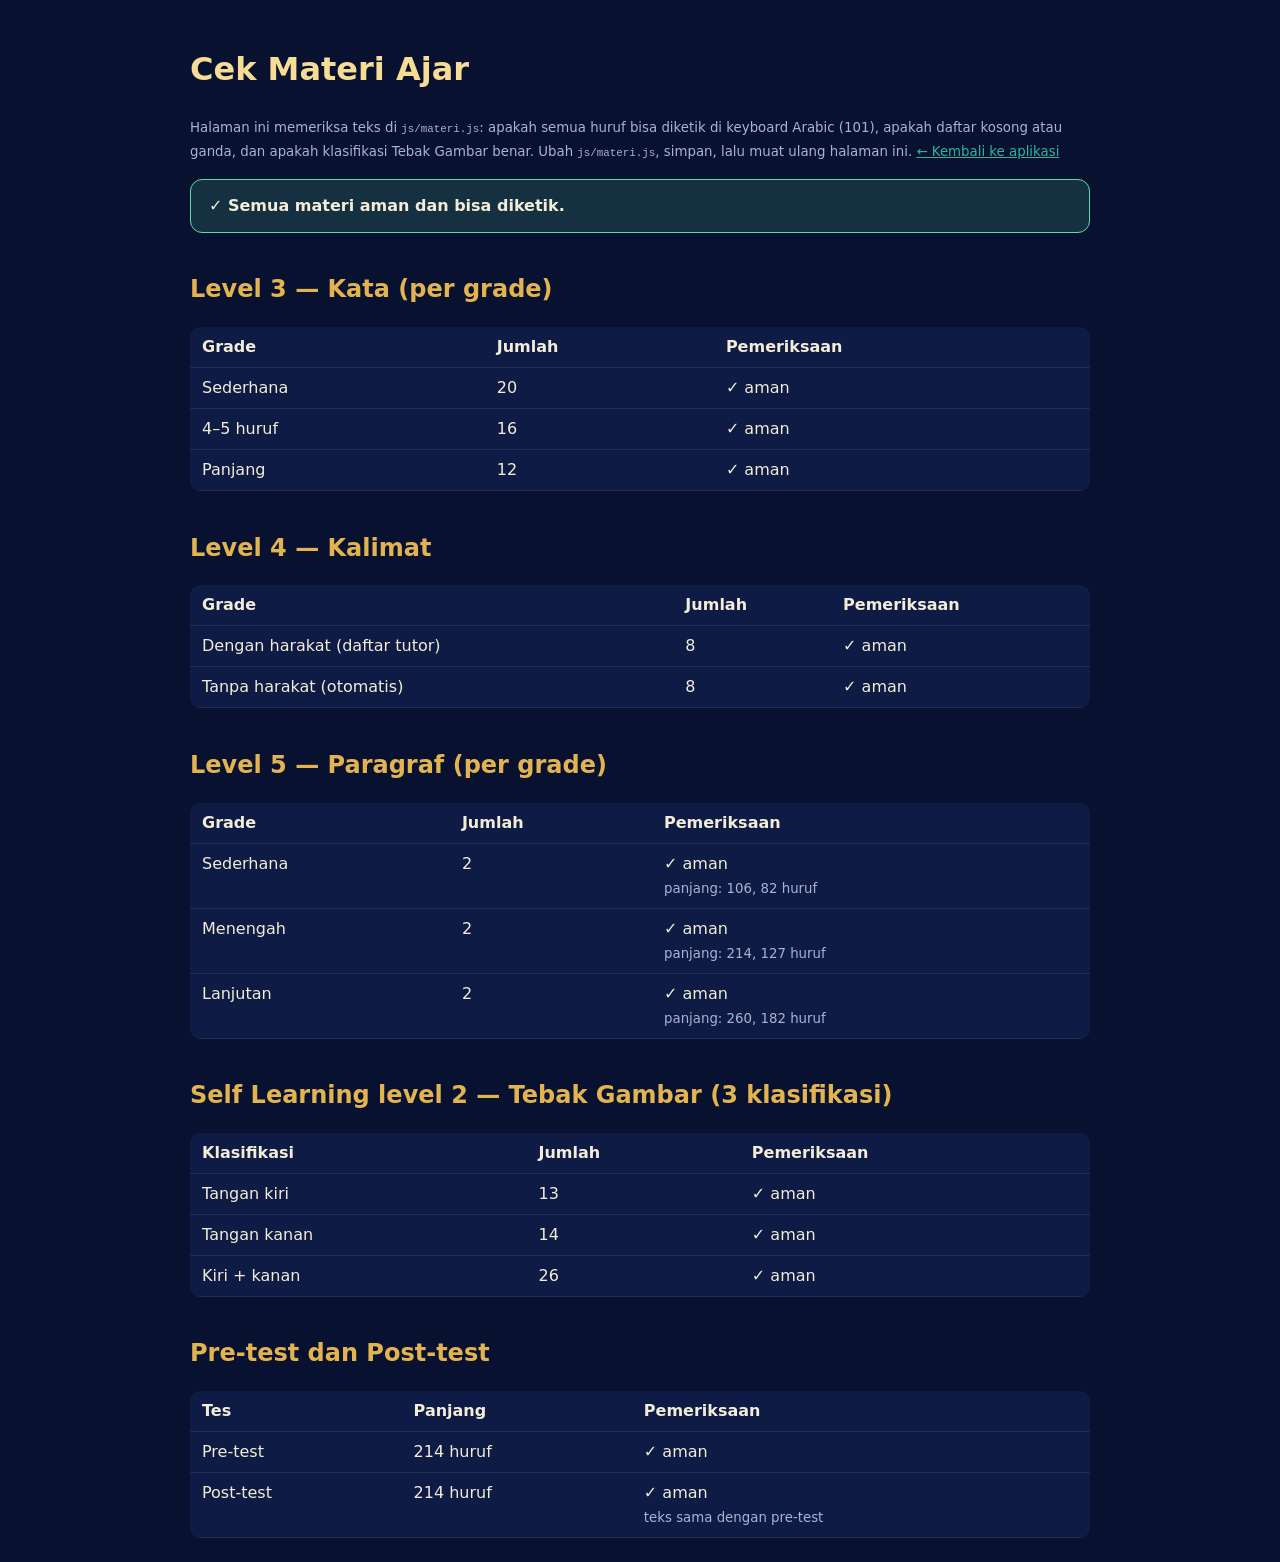
==== cek-materi.html @ d4545005 "Update: program 10 hari, game per level, klasemen, aturan tes" ====
<!doctype html>
<html lang="id"><head><meta charset="utf-8"><meta name="viewport" content="width=device-width,initial-scale=1">
<title>Cek Materi Ajar</title>
<style>
 body{font-family:system-ui,sans-serif;background:#081230;color:#f3ecd8;margin:0;padding:24px;line-height:1.5}
 main{max-width:900px;margin:auto} h1{color:#f6dc94} h2{color:#e2b34f;margin-top:1.6em}
 .sum{padding:14px 18px;border-radius:12px;font-weight:700;margin:14px 0}
 .ok{background:rgba(95,220,160,.15);border:1px solid #5fdca0}.bad{background:rgba(255,123,123,.18);border:1px solid #ff7b7b}
 table{width:100%;border-collapse:collapse;background:rgba(16,31,74,.8);border-radius:10px;overflow:hidden}
 th,td{padding:8px 12px;border-bottom:1px solid rgba(255,255,255,.08);text-align:left;vertical-align:top}
 .ar{font-family:Amiri,serif;font-size:1.2rem} small{color:#a9b3d1} .w{color:#ffb4b4}
 a{color:#2bb5a0}
</style></head><body><main>
<h1>Cek Materi Ajar</h1>
<p><small>Halaman ini memeriksa teks di <code>js/materi.js</code>: apakah semua huruf bisa diketik di keyboard Arabic (101), apakah daftar kosong atau ganda, dan apakah klasifikasi Tebak Gambar benar. Ubah <code>js/materi.js</code>, simpan, lalu muat ulang halaman ini. <a href="index.html">← Kembali ke aplikasi</a></small></p>
<div id="sum"></div><div id="out"></div>
<script src="js/materi.js"></script>
<script src="js/data.js"></script>
<script>
const out = document.getElementById("out"); let problems = 0;
const esc = s => String(s).replace(/[&<>"]/g, c=>({"&":"&amp;","<":"&lt;",">":"&gt;",'"':"&quot;"}[c]));
const cp = ch => "U+"+ch.codePointAt(0).toString(16).toUpperCase().padStart(4,"0");
const untypable = t => [...new Set([...t].filter(ch => ch !== " " && !CHAR_KEY[ch]))];
const row = (label, n, issues, note) => { problems += issues.length;
  return `<tr><td>${esc(label)}</td><td>${n}</td><td>${issues.length ? issues.map(i=>`<div class="w">⚠ ${i}</div>`).join("") : "✓ aman"}${note?`<div><small>${note}</small></div>`:""}</td></tr>`; };
function listIssues(items, {noSpace=false}={}){
  const issues = [], seen = new Set();
  if (!items.length) issues.push("daftar kosong");
  items.forEach((t,i)=>{
    if (typeof t !== "string" || !t.trim()) { issues.push(`butir ${i+1} kosong`); return; }
    const bad = untypable(t); if (bad.length) issues.push(`butir ${i+1} <span class="ar">${esc(t.slice(0,24))}</span> memuat karakter yang tidak bisa diketik: ${bad.map(c=>`<span class="ar">${esc(c)}</span> (${cp(c)})`).join(", ")}`);
    if (noSpace && /\s/.test(t)) issues.push(`butir ${i+1} berisi spasi (harus satu kata)`);
    if (seen.has(t)) issues.push(`butir ${i+1} ganda`); seen.add(t);
  });
  return issues;
}
let h = `<h2>Level 3 — Kata (per grade)</h2><table><tr><th>Grade</th><th>Jumlah</th><th>Pemeriksaan</th></tr>`;
[["s","Sederhana"],["m","4–5 huruf"],["l","Panjang"]].forEach(([k,n])=>{ h += row(n, WORDS[k].length, listIssues(WORDS[k],{noSpace:true})); });
h += `</table><h2>Level 4 — Kalimat</h2><table><tr><th>Grade</th><th>Jumlah</th><th>Pemeriksaan</th></tr>`;
h += row("Dengan harakat (daftar tutor)", SENT.length, listIssues(SENT));
h += row("Tanpa harakat (otomatis)", SENT.length, listIssues(SENT.map(strip)));
h += `</table><h2>Level 5 — Paragraf (per grade)</h2><table><tr><th>Grade</th><th>Jumlah</th><th>Pemeriksaan</th></tr>`;
[["s","Sederhana"],["m","Menengah"],["l","Lanjutan"]].forEach(([k,n])=>{ h += row(n, PARA[k].length, listIssues(PARA[k]), "panjang: "+PARA[k].map(t=>t.length).join(", ")+" huruf"); });
h += `</table><h2>Self Learning level 2 — Tebak Gambar (3 klasifikasi)</h2><table><tr><th>Klasifikasi</th><th>Jumlah</th><th>Pemeriksaan</th></tr>`;
[["l","Tangan kiri",HAND_L],["r","Tangan kanan",HAND_R],["m","Kiri + kanan",""]].forEach(([k,n,set])=>{
  const iss = listIssues(PICS[k].map(x=>x[1]), {noSpace:true});
  PICS[k].forEach((x,i)=>{
    if (!x[0] || !x[2]) iss.push(`butir ${i+1} perlu emoji dan arti`);
    const L=[...x[1]].some(c=>HAND_L.includes(c)), R=[...x[1]].some(c=>HAND_R.includes(c));
    if (k==="l" && R) iss.push(`<span class="ar">${esc(x[1])}</span> memuat huruf tangan kanan`);
    if (k==="r" && L) iss.push(`<span class="ar">${esc(x[1])}</span> memuat huruf tangan kiri`);
    if (k==="m" && !(L&&R)) iss.push(`<span class="ar">${esc(x[1])}</span> bukan gabungan kiri + kanan`);
  });
  h += row(n, PICS[k].length, iss);
});
h += `</table><h2>Pre-test dan Post-test</h2><table><tr><th>Tes</th><th>Panjang</th><th>Pemeriksaan</th></tr>`;
const tiss = (t) => { const i = listIssues([t]); return i; };
h += row("Pre-test", PRETEST_TEXT.length+" huruf", tiss(PRETEST_TEXT));
h += row("Post-test", POSTTEST_TEXT.length+" huruf", tiss(POSTTEST_TEXT).concat(Math.abs(PRETEST_TEXT.length-POSTTEST_TEXT.length) > PRETEST_TEXT.length*0.2 ? ["panjang berbeda lebih dari 20% dari pre-test (kurang setara)"] : []),
  PRETEST_TEXT === POSTTEST_TEXT ? "teks sama dengan pre-test" : "teks berbeda dari pre-test");
h += `</table>`;
out.innerHTML = h;
document.getElementById("sum").innerHTML = problems ? `<div class="sum bad">⚠ ${problems} hal perlu diperbaiki (lihat tanda ⚠ di bawah).</div>` : `<div class="sum ok">✓ Semua materi aman dan bisa diketik.</div>`;
</script></main></body></html>
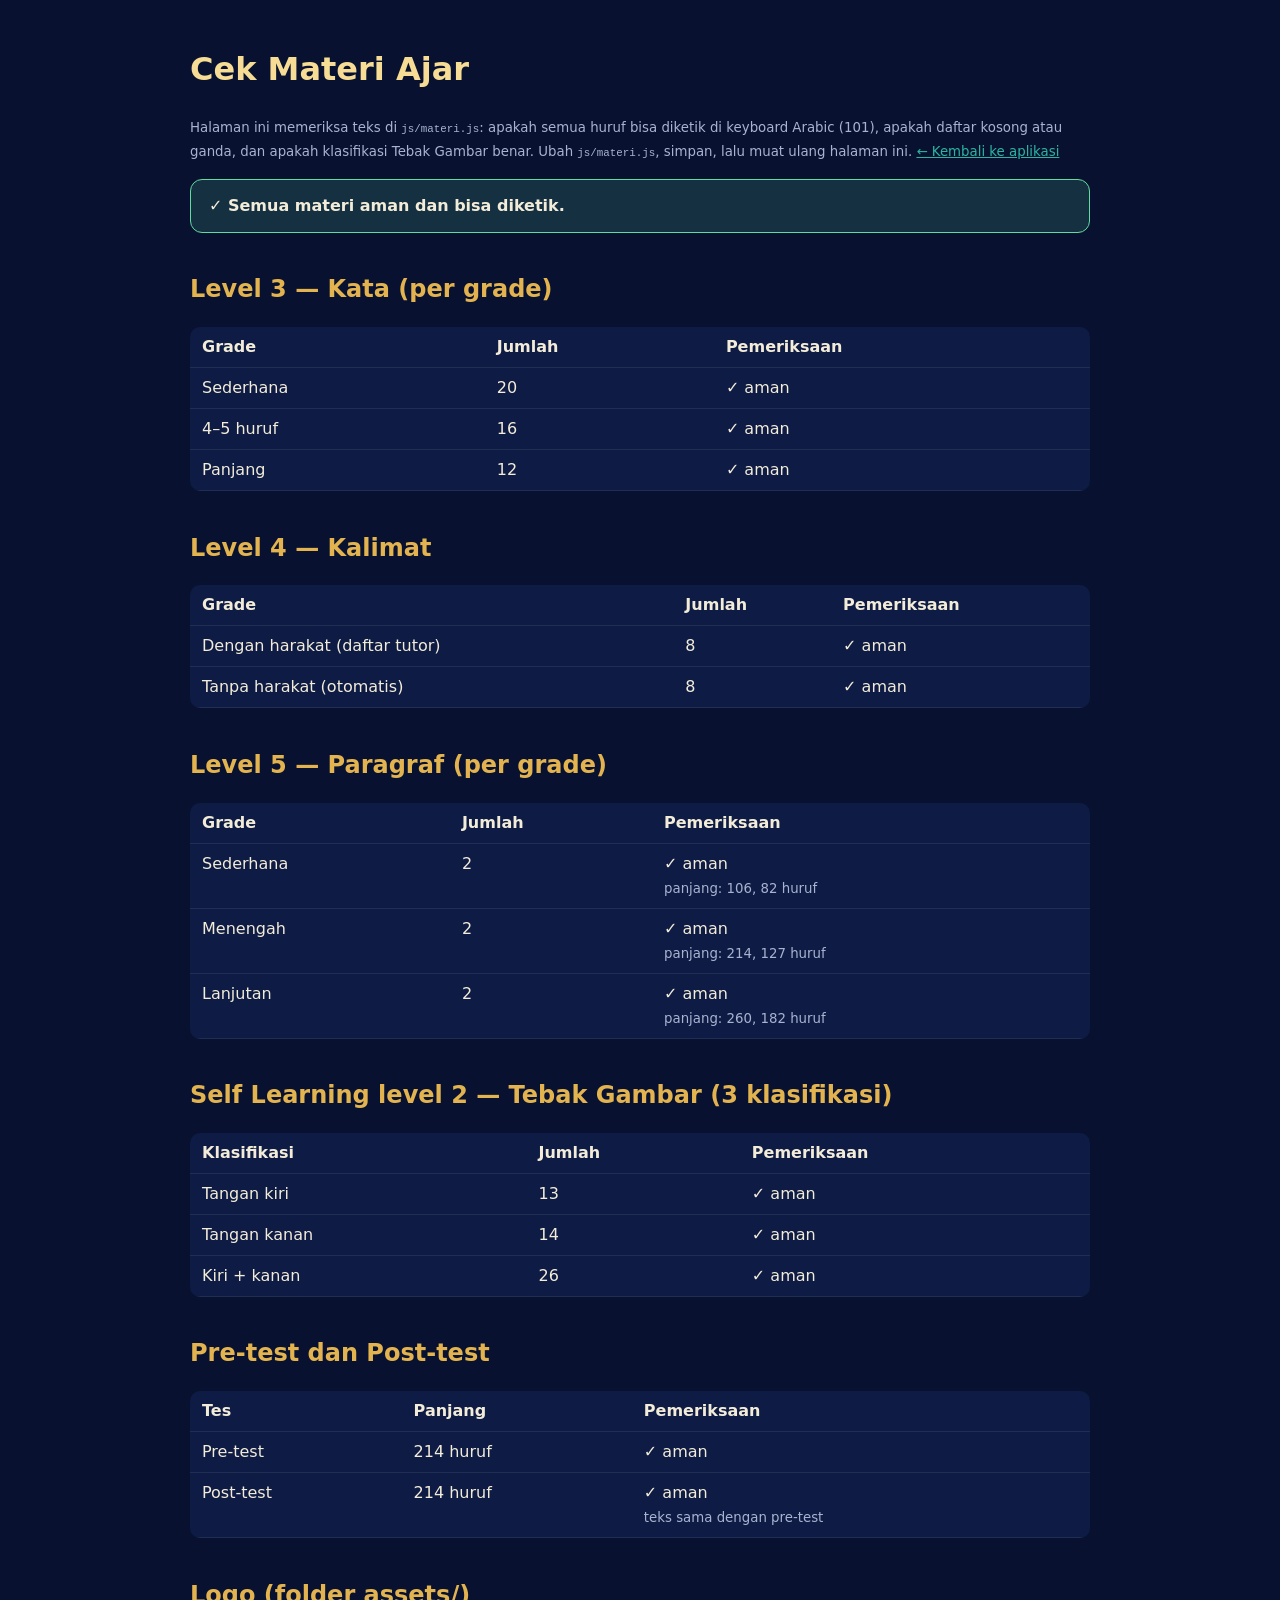
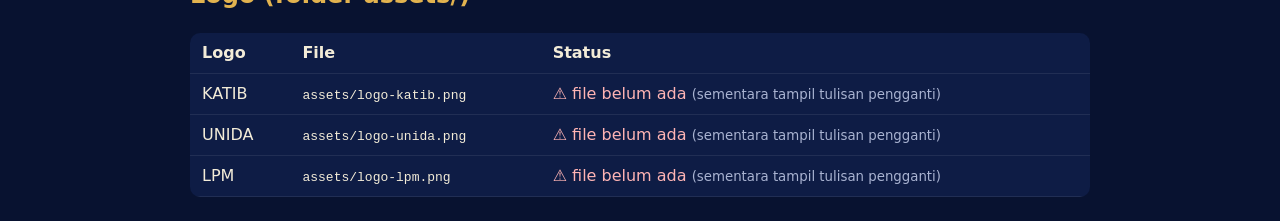
==== commit 71fe940f: "KATIB: nama baru, logo, laporan evaluasi A4, kartu Beranda" ====
--- a/cek-materi.html
+++ b/cek-materi.html
@@ -59,6 +59,12 @@
 h += row("Post-test", POSTTEST_TEXT.length+" huruf", tiss(POSTTEST_TEXT).concat(Math.abs(PRETEST_TEXT.length-POSTTEST_TEXT.length) > PRETEST_TEXT.length*0.2 ? ["panjang berbeda lebih dari 20% dari pre-test (kurang setara)"] : []),
   PRETEST_TEXT === POSTTEST_TEXT ? "teks sama dengan pre-test" : "teks berbeda dari pre-test");
 h += `</table>`;
+h += `<h2>Logo (folder assets/)</h2><table><tr><th>Logo</th><th>File</th><th>Status</th></tr><tbody id="logoRows"></tbody>`;
 out.innerHTML = h;
+Object.entries(LOGOS).forEach(([k,src])=>{
+  const tr = document.createElement("tr"); tr.innerHTML = `<td>${esc(k.toUpperCase())}</td><td><code>${esc(src)}</code></td><td>memeriksa…</td>`; document.getElementById("logoRows").appendChild(tr);
+  const im = new Image(); im.onload = ()=>{ tr.lastChild.innerHTML = `✓ terbaca (${im.naturalWidth}×${im.naturalHeight} px)`; };
+  im.onerror = ()=>{ tr.lastChild.innerHTML = `<span class="w">⚠ file belum ada</span> <small>(sementara tampil tulisan pengganti)</small>`; }; im.src = src;
+});
 document.getElementById("sum").innerHTML = problems ? `<div class="sum bad">⚠ ${problems} hal perlu diperbaiki (lihat tanda ⚠ di bawah).</div>` : `<div class="sum ok">✓ Semua materi aman dan bisa diketik.</div>`;
 </script></main></body></html>
